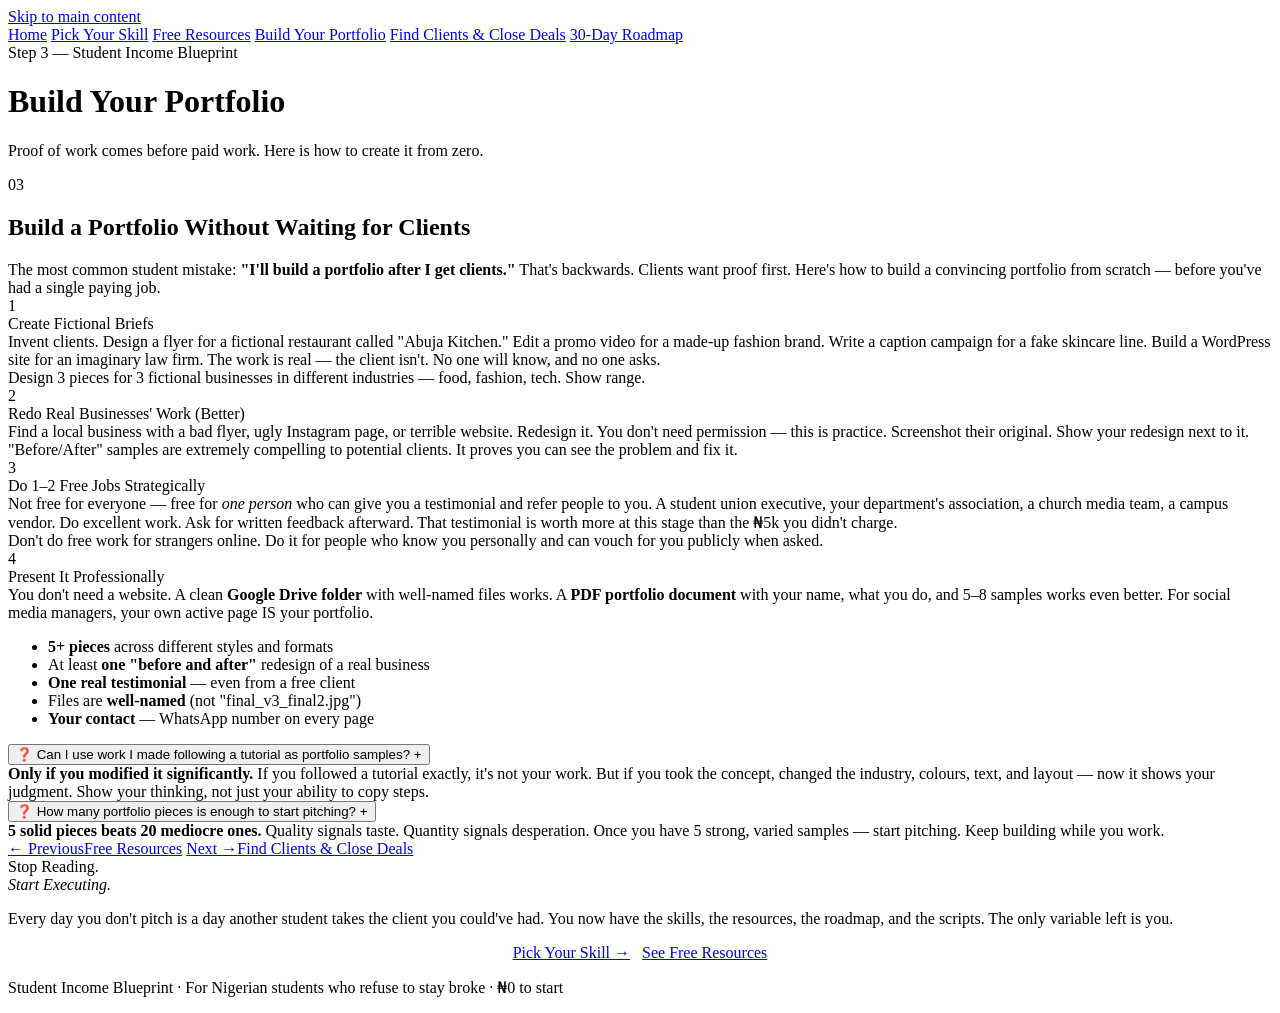
==== build-your-portfolio.html @ ec5b2fa7 "Add files via upload" ====
<!DOCTYPE html>
<html lang="en">
<head>
  <meta charset="UTF-8" />
  <meta name="viewport" content="width=device-width, initial-scale=1.0" />
  <meta name="description" content="How to build a portfolio without waiting for clients: practical projects, presentation tips and common mistakes." />
  <title>Build Your Portfolio — Student Income Blueprint</title>

  <link rel="preconnect" href="https://fonts.googleapis.com" />
  <link rel="preconnect" href="https://fonts.gstatic.com" crossorigin />
  <link href="https://fonts.googleapis.com/css2?family=Fraunces:ital,opsz,wght@0,9..144,400;0,9..144,600;0,9..144,700;0,9..144,900;1,9..144,400;1,9..144,700&family=DM+Sans:wght@300;400;500;600&family=Space+Mono:wght@400;700&display=swap" rel="stylesheet" />

  <link rel="stylesheet" href="assets/css/styles.css" />
</head>
<body>

<a class="skip-link" href="#main">Skip to main content</a>
<div class="progress-bar" id="pb" role="progressbar" aria-label="Reading progress" aria-valuenow="0" aria-valuemin="0" aria-valuemax="100"></div>

<nav class="nav" id="stickyNav" aria-label="Main navigation">
  <a class="nav-pill" href="index.html">Home</a>
  <a class="nav-pill" href="pick-your-skill.html">Pick Your Skill</a>
  <a class="nav-pill" href="free-resources.html">Free Resources</a>
  <a class="nav-pill" href="build-your-portfolio.html" aria-current="page">Build Your Portfolio</a>
  <a class="nav-pill" href="find-clients.html">Find Clients &amp; Close Deals</a>
  <a class="nav-pill" href="roadmap.html">30-Day Roadmap</a>
</nav>

<header class="page-header">
  <div class="container">
    <div class="hero-tag"><span class="hero-tag-dot" aria-hidden="true"></span>Step 3 — Student Income Blueprint</div>
    <h1 class="page-title">Build Your <span class="g">Portfolio</span></h1>
    <p class="page-lead">Proof of work comes before paid work. Here is how to create it from zero.</p>
  </div>
</header>

<main id="main">

<!-- ── 03: BUILD PORTFOLIO ────────────────────────────────────── -->
<section class="section reveal" id="s3" aria-labelledby="h-s3">
  <div class="container">
    <div class="section-header">
      <div class="section-num">03</div>
      <h2 class="section-title" id="h-s3">Build a <span class="g">Portfolio</span> Without Waiting for Clients</h2>
    </div>

    <div class="intro-block">
      The most common student mistake: <strong>"I'll build a portfolio after I get clients."</strong> That's backwards. Clients want proof first. Here's how to build a convincing portfolio from scratch — before you've had a single paying job.
    </div>

    <div class="steps" aria-label="Steps to build your portfolio">
      <div class="step">
        <div class="step-left" aria-hidden="true">
          <div class="step-dot">1</div>
          <div class="step-line"></div>
        </div>
        <div class="step-content">
          <div class="step-title">Create Fictional Briefs</div>
          <div class="step-body">Invent clients. Design a flyer for a fictional restaurant called "Abuja Kitchen." Edit a promo video for a made-up fashion brand. Write a caption campaign for a fake skincare line. Build a WordPress site for an imaginary law firm. The work is real — the client isn't. No one will know, and no one asks.</div>
          <div class="callout action">Design 3 pieces for 3 fictional businesses in different industries — food, fashion, tech. Show range.</div>
        </div>
      </div>

      <div class="step">
        <div class="step-left" aria-hidden="true">
          <div class="step-dot">2</div>
          <div class="step-line"></div>
        </div>
        <div class="step-content">
          <div class="step-title">Redo Real Businesses' Work (Better)</div>
          <div class="step-body">Find a local business with a bad flyer, ugly Instagram page, or terrible website. Redesign it. You don't need permission — this is practice. Screenshot their original. Show your redesign next to it. "Before/After" samples are extremely compelling to potential clients. It proves you can see the problem and fix it.</div>
        </div>
      </div>

      <div class="step">
        <div class="step-left" aria-hidden="true">
          <div class="step-dot">3</div>
          <div class="step-line"></div>
        </div>
        <div class="step-content">
          <div class="step-title">Do 1–2 Free Jobs Strategically</div>
          <div class="step-body">Not free for everyone — free for <em>one person</em> who can give you a testimonial and refer people to you. A student union executive, your department's association, a church media team, a campus vendor. Do excellent work. Ask for written feedback afterward. That testimonial is worth more at this stage than the ₦5k you didn't charge.</div>
          <div class="callout warn">Don't do free work for strangers online. Do it for people who know you personally and can vouch for you publicly when asked.</div>
        </div>
      </div>

      <div class="step">
        <div class="step-left" aria-hidden="true">
          <div class="step-dot">4</div>
          <div class="step-line"></div>
        </div>
        <div class="step-content">
          <div class="step-title">Present It Professionally</div>
          <div class="step-body">You don't need a website. A clean <strong>Google Drive folder</strong> with well-named files works. A <strong>PDF portfolio document</strong> with your name, what you do, and 5–8 samples works even better. For social media managers, your own active page IS your portfolio.</div>
          <ul class="checklist" aria-label="Portfolio checklist">
            <li><strong>5+ pieces</strong> across different styles and formats</li>
            <li>At least <strong>one "before and after"</strong> redesign of a real business</li>
            <li><strong>One real testimonial</strong> — even from a free client</li>
            <li>Files are <strong>well-named</strong> (not "final_v3_final2.jpg")</li>
            <li><strong>Your contact</strong> — WhatsApp number on every page</li>
          </ul>
        </div>
      </div>
    </div>

    <div class="qa-list" aria-label="Portfolio questions">
      <div class="qa-item">
        <button class="qa-trigger" aria-expanded="false" aria-controls="qa-s3-1" id="qa-btn-s3-1">
          ❓ Can I use work I made following a tutorial as portfolio samples?
          <span class="qa-icon" aria-hidden="true">+</span>
        </button>
        <div class="qa-body" id="qa-s3-1" role="region" aria-labelledby="qa-btn-s3-1">
          <div class="qa-body-inner">
            <strong>Only if you modified it significantly.</strong> If you followed a tutorial exactly, it's not your work. But if you took the concept, changed the industry, colours, text, and layout — now it shows your judgment. Show your thinking, not just your ability to copy steps.
          </div>
        </div>
      </div>
      <div class="qa-item">
        <button class="qa-trigger" aria-expanded="false" aria-controls="qa-s3-2" id="qa-btn-s3-2">
          ❓ How many portfolio pieces is enough to start pitching?
          <span class="qa-icon" aria-hidden="true">+</span>
        </button>
        <div class="qa-body" id="qa-s3-2" role="region" aria-labelledby="qa-btn-s3-2">
          <div class="qa-body-inner">
            <strong>5 solid pieces beats 20 mediocre ones.</strong> Quality signals taste. Quantity signals desperation. Once you have 5 strong, varied samples — start pitching. Keep building while you work.
          </div>
        </div>
      </div>
    </div>
  </div>
</section>

</main>

<div class="pager" aria-label="Page navigation">
  <a class="pager-prev" href="free-resources.html" rel="prev"><span class="pager-dir">← Previous</span><span class="pager-name">Free Resources</span></a>
  <a class="pager-next" href="find-clients.html" rel="next"><span class="pager-dir">Next →</span><span class="pager-name">Find Clients &amp; Close Deals</span></a>
</div>

<footer>
  <div class="footer-inner">
    <div class="footer-title">Stop Reading.<br><em>Start Executing.</em></div>
    <p class="footer-sub">Every day you don't pitch is a day another student takes the client you could've had. You now have the skills, the resources, the roadmap, and the scripts. The only variable left is you.</p>
    <div style="display:flex; gap:12px; justify-content:center; flex-wrap:wrap;">
      <a href="pick-your-skill.html" class="btn btn-primary" aria-label="Go to Pick Your Skill page">Pick Your Skill →</a>
      <a href="free-resources.html" class="btn btn-ghost" aria-label="Go to Free Resources page">See Free Resources</a>
    </div>
    <p class="footer-note">Student Income Blueprint · For Nigerian students who refuse to stay broke · ₦0 to start</p>
  </div>
</footer>

<script src="assets/js/main.js"></script>
</body>
</html>
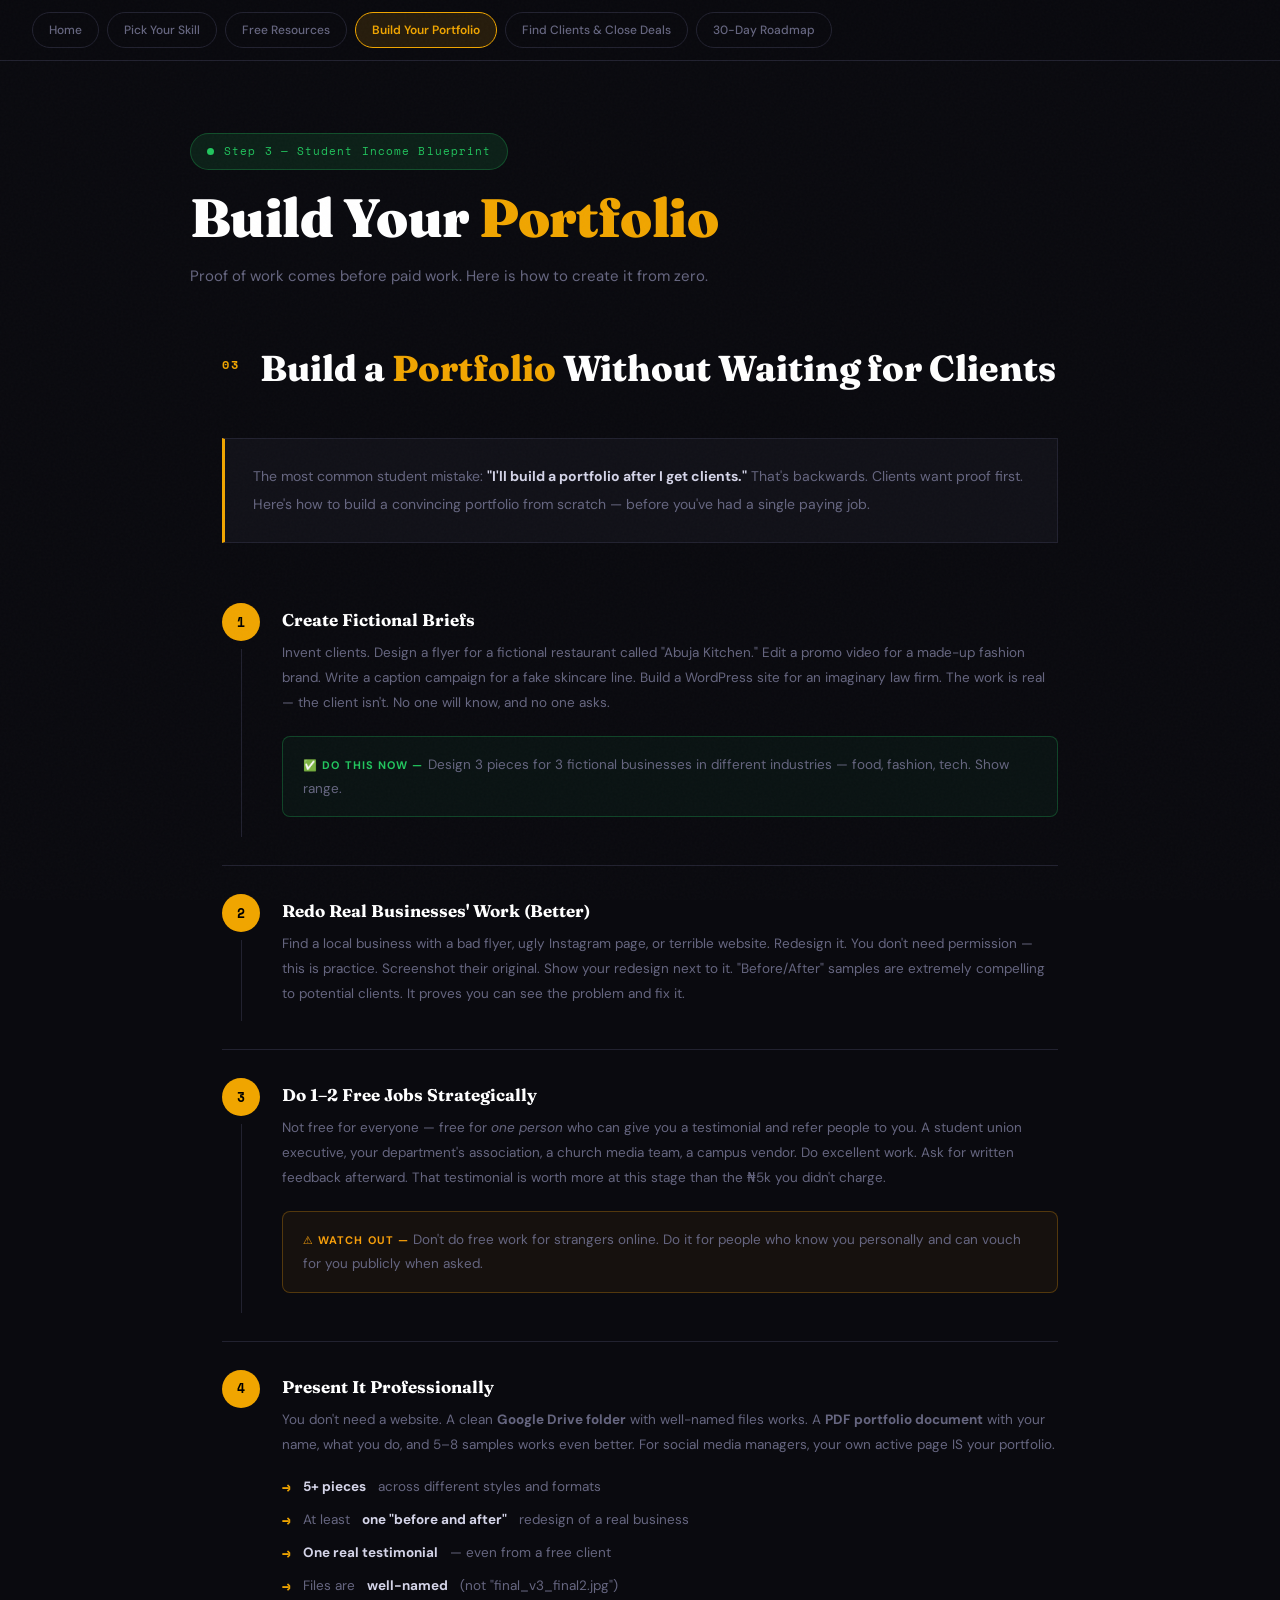
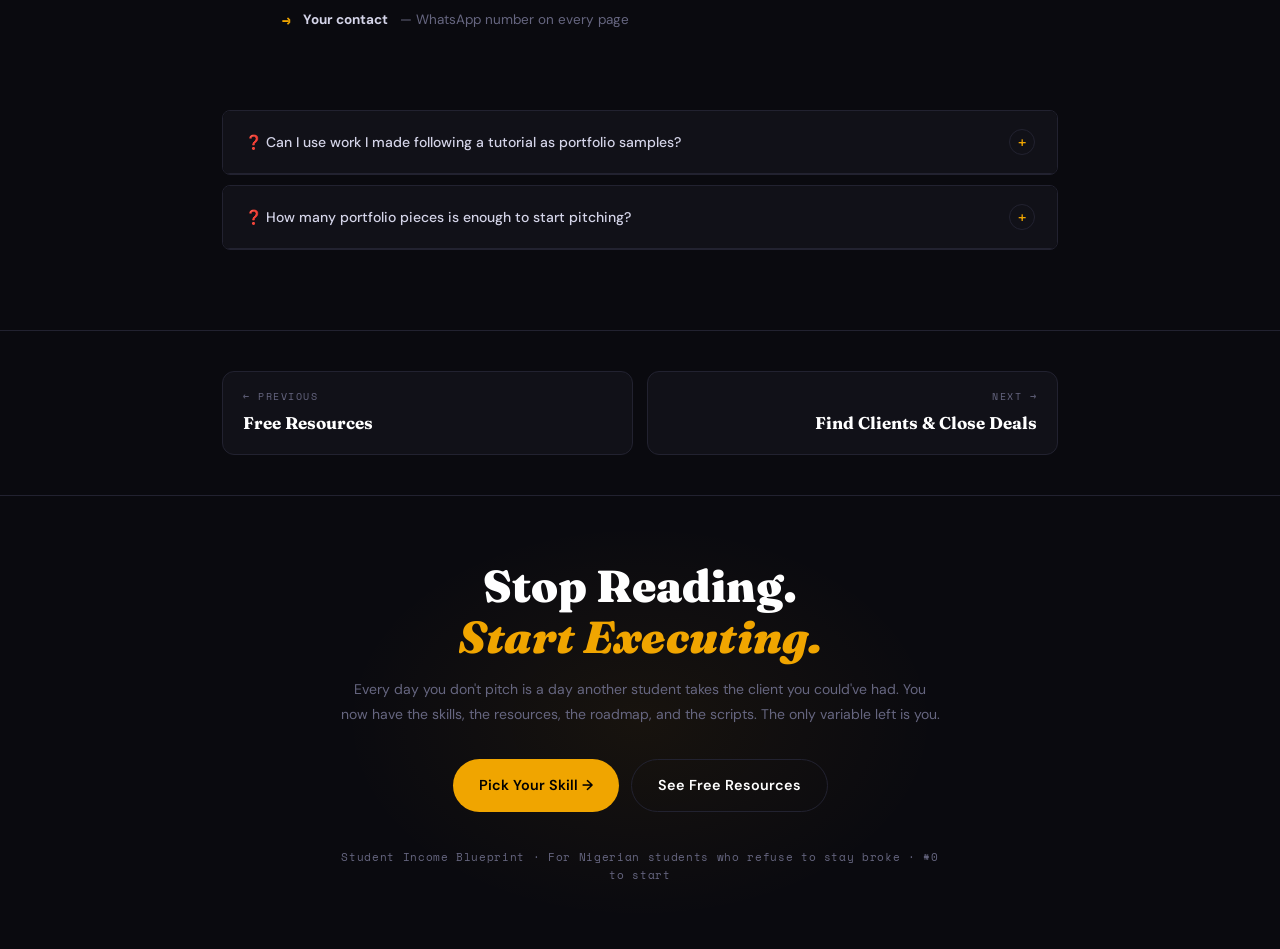
==== commit 9183c776: "Update stylesheet and script paths in HTML" ====
--- a/build-your-portfolio.html
+++ b/build-your-portfolio.html
@@ -10,7 +10,7 @@
   <link rel="preconnect" href="https://fonts.gstatic.com" crossorigin />
   <link href="https://fonts.googleapis.com/css2?family=Fraunces:ital,opsz,wght@0,9..144,400;0,9..144,600;0,9..144,700;0,9..144,900;1,9..144,400;1,9..144,700&family=DM+Sans:wght@300;400;500;600&family=Space+Mono:wght@400;700&display=swap" rel="stylesheet" />
 
-  <link rel="stylesheet" href="assets/css/styles.css" />
+  <link rel="stylesheet" href="styles.css" />
 </head>
 <body>
 
@@ -149,6 +149,6 @@
   </div>
 </footer>
 
-<script src="assets/js/main.js"></script>
+<script src="main.js"></script>
 </body>
 </html>
--- a/styles.css
+++ b/styles.css
@@ -0,0 +1,705 @@
+/* ─── RESET ────────────────────────────────────────────────── */
+*, *::before, *::after { box-sizing: border-box; margin: 0; padding: 0; }
+
+:root {
+  --bg:         #0a0a0f;
+  --surface:    #111118;
+  --surface2:   #18181f;
+  --border:     rgba(255,255,255,0.08);
+  --border2:    #222230;
+  --gold:       #f0a500;
+  --gold-dim:   rgba(240,165,0,0.12);
+  --gold-glow:  rgba(240,165,0,0.18);
+  --green:      #22c55e;
+  --green-dim:  rgba(34,197,94,0.12);
+  --red:        #ef4444;
+  --yellow:     #f59e0b;
+  --blue:       #3b82f6;
+  --white:      #ffffff;
+  --off-white:  #e8e8f0;
+  --muted:      #666680;
+  --text:       #d4d4e8;
+  --font-d:     'Fraunces', Georgia, serif;
+  --font-b:     'DM Sans', system-ui, sans-serif;
+  --font-m:     'Space Mono', monospace;
+  --ease:       cubic-bezier(0.22, 1, 0.36, 1);
+  --r:          12px;
+  --r-sm:       8px;
+}
+
+html { scroll-behavior: smooth; -webkit-text-size-adjust: 100%; }
+
+body {
+  font-family: var(--font-b);
+  background: var(--bg);
+  color: var(--text);
+  line-height: 1.7;
+  font-size: 15px;
+  overflow-x: hidden;
+  -webkit-font-smoothing: antialiased;
+}
+
+/* Noise texture overlay */
+body::before {
+  content: '';
+  position: fixed;
+  inset: 0;
+  background-image: url("data:image/svg+xml,%3Csvg viewBox='0 0 512 512' xmlns='http://www.w3.org/2000/svg'%3E%3Cfilter id='n'%3E%3CfeTurbulence type='fractalNoise' baseFrequency='0.75' numOctaves='4' stitchTiles='stitch'/%3E%3C/filter%3E%3Crect width='100%25' height='100%25' filter='url(%23n)' opacity='1'/%3E%3C/svg%3E");
+  opacity: 0.022;
+  pointer-events: none;
+  z-index: 9999;
+}
+
+::selection { background: var(--gold); color: #000; }
+:focus-visible { outline: 2px solid var(--gold); outline-offset: 3px; border-radius: 4px; }
+
+h1, h2, h3, h4 { font-family: var(--font-d); }
+a { color: var(--gold); text-decoration: none; }
+a:hover { text-decoration: underline; }
+
+/* ─── SKIP LINK ─────────────────────────────────────────────── */
+.skip-link {
+  position: absolute; top: -100%; left: 1rem;
+  padding: .5rem 1rem; background: var(--gold); color: #000;
+  font-weight: 600; border-radius: 0 0 var(--r-sm) var(--r-sm);
+  z-index: 9998; transition: top .2s; text-decoration: none;
+}
+.skip-link:focus { top: 0; }
+
+/* ─── PROGRESS BAR ──────────────────────────────────────────── */
+.progress-bar {
+  position: fixed; top: 0; left: 0; height: 3px; width: 0%;
+  background: linear-gradient(90deg, var(--gold), #ffe5a0);
+  z-index: 1001; transition: width .1s linear; will-change: width;
+}
+
+/* ─── STICKY NAV ────────────────────────────────────────────── */
+.nav {
+  position: sticky; top: 0; z-index: 100;
+  background: rgba(10,10,15,0.96);
+  backdrop-filter: blur(16px);
+  -webkit-backdrop-filter: blur(16px);
+  border-bottom: 1px solid var(--border2);
+  padding: 12px 32px;
+  display: flex; gap: 8px; overflow-x: auto;
+  scrollbar-width: none;
+}
+.nav::-webkit-scrollbar { display: none; }
+
+.nav-pill {
+  flex-shrink: 0;
+  padding: 7px 16px;
+  border: 1px solid var(--border2);
+  border-radius: 999px;
+  font-family: var(--font-b);
+  font-size: 12px; font-weight: 500;
+  color: var(--muted); cursor: pointer;
+  transition: all .2s; background: none;
+  min-height: 34px; touch-action: manipulation;
+  display: inline-flex; align-items: center; white-space: nowrap; text-decoration: none;
+}
+.nav-pill:hover, .nav-pill.active, .nav-pill[aria-current="page"] {
+  border-color: var(--gold);
+  color: var(--gold);
+  background: var(--gold-dim);
+}
+
+/* ─── LAYOUT ────────────────────────────────────────────────── */
+.container { max-width: 900px; margin-inline: auto; padding-inline: 32px; }
+
+.section {
+  padding: 80px 0;
+  border-bottom: 1px solid var(--border2);
+}
+
+.section-header {
+  display: flex; align-items: flex-start;
+  gap: 20px; margin-bottom: 48px;
+}
+
+.section-num {
+  font-family: var(--font-m); font-size: 12px; font-weight: 700;
+  color: var(--gold); letter-spacing: .15em; margin-top: 8px;
+  flex-shrink: 0; text-transform: uppercase;
+}
+
+.section-title {
+  font-size: clamp(22px, 4vw, 36px);
+  font-weight: 800; line-height: 1.2;
+  color: var(--white);
+}
+.section-title .g { color: var(--gold); }
+.section-title .i { font-style: italic; }
+
+.section-sub {
+  font-size: 14px; color: var(--muted);
+  max-width: 600px; line-height: 1.85; margin-bottom: 40px;
+}
+
+/* ─── HERO ──────────────────────────────────────────────────── */
+#hero {
+  min-height: 100svh; display: flex; flex-direction: column;
+  justify-content: center;
+  padding: 100px 32px 72px;
+  position: relative; overflow: hidden;
+  border-bottom: 1px solid var(--border2);
+}
+
+#hero::before {
+  content: '₦';
+  position: absolute; right: -40px; bottom: -80px;
+  font-family: var(--font-d); font-size: 520px; font-weight: 900;
+  color: var(--gold); opacity: 0.03; pointer-events: none; line-height: 1;
+}
+
+#hero::after {
+  content: '';
+  position: absolute; top: -20%; right: -15%;
+  width: 55vw; height: 55vw;
+  background: radial-gradient(circle, rgba(240,165,0,0.06) 0%, transparent 65%);
+  border-radius: 50%; pointer-events: none;
+}
+
+.hero-tag {
+  display: inline-flex; align-items: center; gap: 10px;
+  background: var(--green-dim); border: 1px solid rgba(34,197,94,0.28);
+  color: var(--green); font-family: var(--font-m); font-size: 11px;
+  letter-spacing: .1em; padding: 8px 16px; border-radius: 50px;
+  margin-bottom: 32px; width: fit-content;
+}
+.hero-tag-dot {
+  width: 7px; height: 7px; border-radius: 50%;
+  background: var(--green); animation: pulse-dot 1.5s ease-in-out infinite;
+}
+
+.hero-h1 {
+  font-size: clamp(2.4rem, 6.5vw, 5rem);
+  font-weight: 900; line-height: 1.06;
+  letter-spacing: -.025em; color: var(--white);
+  max-width: 840px; margin-bottom: 10px;
+}
+
+.hero-price {
+  display: block;
+  font-family: var(--font-m); font-size: clamp(2.8rem, 8vw, 6.5rem);
+  font-weight: 700; color: var(--gold); line-height: 1;
+  letter-spacing: -.03em; margin-bottom: 10px;
+  text-shadow: 0 0 80px rgba(240,165,0,0.25);
+}
+
+.hero-tagline {
+  font-family: var(--font-d); font-size: clamp(1.2rem, 2.5vw, 1.7rem);
+  font-weight: 400; font-style: italic;
+  color: var(--muted); margin-bottom: 24px;
+}
+
+.hero-sub {
+  font-size: 15px; color: var(--muted);
+  max-width: 580px; margin-bottom: 48px; font-weight: 300; line-height: 1.85;
+}
+.hero-sub strong { color: var(--text); font-weight: 500; }
+
+.hero-stats {
+  display: flex; gap: 32px; flex-wrap: wrap; margin-bottom: 56px;
+}
+
+.stat {
+  border-left: 2px solid var(--gold); padding-left: 16px;
+}
+.stat-num {
+  font-family: var(--font-m); font-size: 1.5rem; font-weight: 700;
+  color: var(--gold); line-height: 1;
+}
+.stat-label {
+  font-size: 11px; color: var(--muted); letter-spacing: .04em; margin-top: 4px;
+}
+
+.hero-btns { display: flex; flex-wrap: wrap; gap: 12px; }
+
+.btn {
+  display: inline-flex; align-items: center; gap: 8px;
+  font-family: var(--font-b); font-size: .9rem; font-weight: 600;
+  padding: 13px 26px; border-radius: 50px; cursor: pointer;
+  text-decoration: none; border: none;
+  transition: all .25s var(--ease); touch-action: manipulation; min-height: 46px;
+}
+.btn-primary { background: var(--gold); color: #000; }
+.btn-primary:hover {
+  background: #ffc027; transform: translateY(-2px);
+  box-shadow: 0 8px 28px rgba(240,165,0,0.32);
+  text-decoration: none;
+}
+.btn-ghost { background: transparent; color: var(--white); border: 1px solid var(--border2); }
+.btn-ghost:hover { border-color: rgba(255,255,255,.25); background: rgba(255,255,255,.05); text-decoration: none; }
+
+/* ─── INTRO BLOCK ───────────────────────────────────────────── */
+.intro-block {
+  background: var(--surface);
+  border: 1px solid var(--border2);
+  border-left: 3px solid var(--gold);
+  padding: 24px 28px; margin-bottom: 32px;
+  font-size: 14px; line-height: 1.95; color: var(--muted);
+}
+.intro-block strong { color: var(--text); }
+
+/* ─── CALLOUT BOXES ─────────────────────────────────────────── */
+.callout {
+  border: 1px solid; padding: 16px 20px;
+  margin: 20px 0; font-size: 13.5px; line-height: 1.75;
+  border-radius: var(--r-sm);
+}
+.callout.tip {
+  border-color: rgba(240,165,0,.28); background: rgba(240,165,0,.05); color: var(--muted);
+}
+.callout.tip::before {
+  content: '💡 TIP — '; color: var(--gold); font-weight: 700; font-size: 11px; letter-spacing: .1em;
+}
+.callout.warn {
+  border-color: rgba(245,158,11,.28); background: rgba(245,158,11,.05); color: var(--muted);
+}
+.callout.warn::before {
+  content: '⚠️ WATCH OUT — '; color: var(--yellow); font-weight: 700; font-size: 11px; letter-spacing: .1em;
+}
+.callout.action {
+  border-color: rgba(34,197,94,.28); background: rgba(34,197,94,.05); color: var(--muted);
+}
+.callout.action::before {
+  content: '✅ DO THIS NOW — '; color: var(--green); font-weight: 700; font-size: 11px; letter-spacing: .1em;
+}
+
+/* ─── SKILL GRID ────────────────────────────────────────────── */
+.skill-grid {
+  display: grid; grid-template-columns: repeat(auto-fit, minmax(260px, 1fr));
+  gap: 14px; margin-bottom: 32px;
+}
+
+.skill-card {
+  background: var(--surface); border: 1px solid var(--border2);
+  padding: 24px; cursor: default; transition: all .25s var(--ease);
+  position: relative; overflow: hidden; border-radius: var(--r);
+}
+.skill-card::before {
+  content: ''; position: absolute; inset: 0;
+  background: linear-gradient(135deg, var(--gold-dim) 0%, transparent 60%);
+  opacity: 0; transition: opacity .3s; border-radius: var(--r);
+}
+.skill-card:hover { border-color: rgba(240,165,0,.3); transform: translateY(-2px); }
+.skill-card:hover::before { opacity: 1; }
+
+.skill-icon { font-size: 26px; margin-bottom: 12px; display: block; }
+.skill-name {
+  font-family: var(--font-d); font-size: 17px; font-weight: 700;
+  color: var(--white); margin-bottom: 8px;
+}
+.skill-desc { font-size: 13px; color: var(--muted); line-height: 1.65; }
+.skill-earn {
+  margin-top: 14px; display: inline-block;
+  background: var(--gold-dim); color: var(--gold);
+  font-family: var(--font-m); font-size: 11px; font-weight: 700;
+  padding: 4px 12px; border-radius: 50px;
+  border: 1px solid rgba(240,165,0,.2);
+}
+
+/* ─── RESOURCE TABLES ───────────────────────────────────────── */
+.resource-block {
+  margin: 36px 0;
+}
+
+.resource-skill-title {
+  display: flex; align-items: center; gap: 12px;
+  font-family: var(--font-d); font-size: 18px; font-weight: 700;
+  color: var(--white); margin-bottom: 16px; padding-bottom: 12px;
+  border-bottom: 1px solid var(--border2);
+}
+
+.resource-skill-title .emoji { font-size: 22px; }
+
+.resources {
+  width: 100%; border-collapse: collapse; margin-bottom: 8px; font-size: 13px;
+}
+.resources th {
+  text-align: left; font-family: var(--font-m);
+  font-size: 10px; font-weight: 700; letter-spacing: .15em;
+  text-transform: uppercase; color: var(--muted);
+  padding: 10px 14px; border-bottom: 1px solid var(--border2);
+}
+.resources td {
+  padding: 12px 14px; border-bottom: 1px solid rgba(255,255,255,.04);
+  color: var(--muted); vertical-align: top; line-height: 1.55;
+}
+.resources tr:hover td { background: rgba(255,255,255,.02); }
+.resources td:first-child { color: var(--text); font-weight: 500; }
+.resources td:last-child { font-size: 12.5px; }
+
+.tag {
+  display: inline-block; padding: 3px 9px; font-size: 10px;
+  font-family: var(--font-m); font-weight: 700; letter-spacing: .06em;
+  border-radius: 50px; white-space: nowrap;
+}
+.tag.free    { background: rgba(34,197,94,.12);  color: var(--green); border: 1px solid rgba(34,197,94,.2); }
+.tag.youtube { background: rgba(255,80,80,.12);   color: #ff8080;      border: 1px solid rgba(255,80,80,.2); }
+.tag.paid    { background: rgba(245,158,11,.12);  color: var(--yellow); border: 1px solid rgba(245,158,11,.2); }
+.tag.cert    { background: rgba(59,130,246,.12);  color: #7ab3ff;      border: 1px solid rgba(59,130,246,.2); }
+.tag.tool    { background: rgba(168,85,247,.12);  color: #c084fc;      border: 1px solid rgba(168,85,247,.2); }
+
+.resource-tip {
+  font-family: var(--font-m); font-size: 11px; letter-spacing: .08em;
+  color: var(--muted); padding: 10px 14px;
+  background: rgba(255,255,255,.02); border-radius: 0 0 var(--r-sm) var(--r-sm);
+  border: 1px solid var(--border2); border-top: none; margin-top: -1px;
+}
+
+/* ─── STEPS ─────────────────────────────────────────────────── */
+.steps { display: flex; flex-direction: column; }
+
+.step {
+  display: flex; gap: 22px;
+  padding: 28px 0; border-bottom: 1px solid var(--border2);
+}
+.step:last-child { border-bottom: none; }
+
+.step-left {
+  display: flex; flex-direction: column;
+  align-items: center; flex-shrink: 0; width: 38px;
+}
+
+.step-dot {
+  width: 38px; height: 38px; border-radius: 50%;
+  background: var(--gold); color: #000;
+  font-family: var(--font-m); font-weight: 700; font-size: 13px;
+  display: flex; align-items: center; justify-content: center; flex-shrink: 0;
+}
+
+.step-line {
+  width: 1px; flex: 1; background: var(--border2); margin-top: 8px; min-height: 32px;
+}
+.step:last-child .step-line { display: none; }
+
+.step-content { flex: 1; padding-top: 6px; }
+
+.step-title {
+  font-family: var(--font-d); font-size: 17px; font-weight: 700;
+  color: var(--white); margin-bottom: 10px; line-height: 1.3;
+}
+.step-body { color: var(--muted); font-size: 13.5px; line-height: 1.85; margin-bottom: 14px; }
+
+/* ─── SCRIPT BOX ────────────────────────────────────────────── */
+.script-box {
+  background: var(--surface2); border: 1px solid var(--border2);
+  border-left: 3px solid var(--green);
+  padding: 22px 26px; margin: 18px 0;
+  font-size: 13.5px; line-height: 1.9; color: var(--muted);
+  font-style: italic; position: relative; border-radius: 0 var(--r-sm) var(--r-sm) 0;
+}
+.script-box::before {
+  content: 'SCRIPT TEMPLATE';
+  position: absolute; top: -11px; left: 16px;
+  background: var(--green); color: #000;
+  font-size: 9px; font-weight: 800; font-style: normal;
+  font-family: var(--font-m); padding: 3px 10px; border-radius: 50px;
+  letter-spacing: .12em;
+}
+.script-box em { color: var(--gold); font-style: normal; font-weight: 600; }
+
+/* ─── PRICE GRIDS ───────────────────────────────────────────── */
+.price-section-title {
+  font-family: var(--font-m); font-size: 11px; font-weight: 700;
+  letter-spacing: .12em; text-transform: uppercase;
+  color: var(--muted); margin: 32px 0 14px;
+  display: flex; align-items: center; gap: 10px;
+}
+.price-section-title::after {
+  content: ''; flex: 1; height: 1px; background: var(--border2);
+}
+
+.price-grid {
+  display: grid; grid-template-columns: repeat(3, 1fr);
+  gap: 10px; margin-bottom: 8px;
+}
+
+.price-card {
+  background: var(--surface); border: 1px solid var(--border2);
+  padding: 18px 16px; text-align: center; border-radius: var(--r-sm);
+  transition: border-color .2s;
+}
+.price-card:hover { border-color: rgba(240,165,0,.3); }
+
+.price-label {
+  font-family: var(--font-m); font-size: 10px; font-weight: 700;
+  letter-spacing: .1em; text-transform: uppercase;
+  color: var(--muted); margin-bottom: 8px;
+}
+.price-amount {
+  font-family: var(--font-m); font-size: 1.5rem;
+  font-weight: 700; color: var(--gold); line-height: 1; margin-bottom: 6px;
+}
+.price-note { font-size: 11px; color: var(--muted); line-height: 1.5; }
+
+/* ─── TIMELINE ──────────────────────────────────────────────── */
+.timeline {
+  position: relative; padding-left: 30px;
+  border-left: 2px solid var(--border2); margin: 28px 0;
+}
+
+.tl-item { position: relative; margin-bottom: 32px; }
+.tl-item:last-child { margin-bottom: 0; }
+
+.tl-item::before {
+  content: ''; position: absolute;
+  left: -37px; top: 6px; width: 10px; height: 10px;
+  border-radius: 50%; background: var(--gold); border: 2px solid var(--bg);
+}
+
+.tl-week {
+  font-family: var(--font-m); font-size: 11px; font-weight: 700;
+  color: var(--gold); letter-spacing: .1em; text-transform: uppercase; margin-bottom: 6px;
+}
+.tl-title {
+  font-family: var(--font-d); font-size: 16px; font-weight: 700;
+  color: var(--white); margin-bottom: 6px;
+}
+.tl-body { font-size: 13.5px; color: var(--muted); line-height: 1.8; }
+
+/* ─── MILESTONE ─────────────────────────────────────────────── */
+.milestone {
+  background: linear-gradient(135deg, rgba(240,165,0,.07) 0%, rgba(240,165,0,.02) 100%);
+  border: 1px solid rgba(240,165,0,.22);
+  padding: 36px; margin: 36px 0; text-align: center; border-radius: var(--r);
+  position: relative; overflow: hidden;
+}
+.milestone::before {
+  content: ''; position: absolute; top: 0; left: 0; right: 0;
+  height: 2px; background: linear-gradient(90deg, var(--gold), #fff8e1);
+}
+.milestone-label {
+  font-family: var(--font-m); font-size: 11px; font-weight: 700;
+  letter-spacing: .15em; text-transform: uppercase;
+  color: var(--gold); margin-bottom: 14px;
+}
+.milestone-num {
+  font-family: var(--font-m); font-size: clamp(2.5rem, 6vw, 4rem);
+  font-weight: 700; color: var(--gold); line-height: 1; margin-bottom: 10px;
+  text-shadow: 0 0 60px rgba(240,165,0,.3);
+}
+.milestone-desc { font-size: 14px; color: var(--muted); line-height: 1.7; }
+
+/* ─── CHECKLIST ─────────────────────────────────────────────── */
+.checklist {
+  list-style: none; display: flex; flex-direction: column;
+  gap: 10px; margin: 18px 0;
+}
+.checklist li {
+  display: flex; align-items: flex-start; gap: 12px;
+  font-size: 13.5px; color: var(--muted); line-height: 1.65;
+}
+.checklist li::before {
+  content: '→'; color: var(--gold); font-weight: 700;
+  flex-shrink: 0; margin-top: 1px; font-family: var(--font-m);
+}
+.checklist li strong { color: var(--text); }
+
+/* ─── Q&A ───────────────────────────────────────────────────── */
+.qa-list { display: flex; flex-direction: column; gap: 10px; margin-top: 32px; }
+
+.qa-item {
+  border: 1px solid var(--border2); overflow: hidden;
+  border-radius: var(--r-sm); transition: border-color .2s;
+}
+.qa-item.open { border-color: rgba(240,165,0,.25); }
+
+.qa-trigger {
+  width: 100%; background: var(--surface); border: none;
+  padding: 18px 22px; display: flex; justify-content: space-between;
+  align-items: center; gap: 16px; cursor: pointer; text-align: left;
+  font-family: var(--font-b); font-size: 14px; font-weight: 500;
+  color: var(--text); transition: background .2s;
+  min-height: 58px; touch-action: manipulation;
+}
+.qa-trigger:hover { background: var(--surface2); }
+.qa-trigger[aria-expanded="true"] { background: var(--surface2); }
+
+.qa-icon {
+  flex-shrink: 0; width: 26px; height: 26px; border-radius: 50%;
+  border: 1px solid var(--border2); display: flex; align-items: center;
+  justify-content: center; font-size: 15px; transition: all .3s var(--ease);
+  color: var(--gold);
+}
+.qa-trigger[aria-expanded="true"] .qa-icon {
+  background: var(--gold); border-color: var(--gold);
+  color: #000; transform: rotate(45deg);
+}
+
+.qa-body {
+  background: var(--surface); border-top: 1px solid var(--border2);
+  max-height: 0; overflow: hidden; transition: max-height .4s var(--ease);
+}
+
+.qa-body-inner {
+  padding: 16px 22px 20px;
+  font-size: 13.5px; color: var(--muted); line-height: 1.85;
+}
+.qa-body-inner strong { color: var(--text); }
+.qa-body-inner em { color: var(--gold); font-style: normal; font-weight: 500; }
+
+/* ─── TRUTH CARDS ───────────────────────────────────────────── */
+.truths-grid {
+  display: grid; grid-template-columns: repeat(auto-fit, minmax(260px, 1fr));
+  gap: 16px; margin-top: 8px;
+}
+
+.truth-card {
+  padding: 24px; background: var(--surface2);
+  border: 1px solid var(--border2); border-radius: var(--r);
+  position: relative; padding-top: 32px;
+}
+.truth-card::before {
+  content: attr(data-n);
+  position: absolute; top: -12px; left: 20px;
+  font-family: var(--font-m); font-size: 10px; font-weight: 700;
+  color: var(--gold); background: var(--surface);
+  padding: 3px 10px; border-radius: 50px;
+  border: 1px solid rgba(240,165,0,.2);
+}
+.truth-card h3 {
+  font-family: var(--font-d); font-size: 1rem; font-weight: 700;
+  color: var(--white); margin-bottom: 8px;
+}
+.truth-card p { font-size: 13px; color: var(--muted); line-height: 1.75; }
+
+/* ─── DIVIDER ───────────────────────────────────────────────── */
+.divider { width: 48px; height: 2px; background: var(--gold); margin: 20px 0; }
+
+.inline-highlight {
+  background: var(--gold-dim); color: var(--gold);
+  padding: 1px 7px; font-weight: 600; border-radius: 4px;
+}
+
+/* ─── FOOTER ────────────────────────────────────────────────── */
+footer {
+  padding: 64px 32px; text-align: center;
+  border-top: 1px solid var(--border2); position: relative; overflow: hidden;
+}
+footer::before {
+  content: '';
+  position: absolute; top: 50%; left: 50%;
+  transform: translate(-50%, -50%);
+  width: 600px; height: 400px;
+  background: radial-gradient(ellipse, rgba(240,165,0,.06) 0%, transparent 70%);
+  pointer-events: none;
+}
+.footer-inner { position: relative; z-index: 1; max-width: 600px; margin: 0 auto; }
+.footer-title {
+  font-family: var(--font-d); font-size: clamp(1.8rem, 4vw, 2.8rem);
+  font-weight: 900; color: var(--white); margin-bottom: 14px; line-height: 1.15;
+}
+.footer-title em { font-style: italic; color: var(--gold); }
+.footer-sub { font-size: 14px; color: var(--muted); margin-bottom: 32px; line-height: 1.8; }
+.footer-note { margin-top: 36px; font-family: var(--font-m); font-size: 11px; color: var(--muted); letter-spacing: .06em; }
+
+/* ─── ANIMATIONS ────────────────────────────────────────────── */
+@keyframes pulse-dot {
+  0%, 100% { opacity: 1; transform: scale(1); }
+  50% { opacity: .5; transform: scale(.7); }
+}
+
+@keyframes fadeUp {
+  from { opacity: 0; transform: translateY(20px); }
+  to { opacity: 1; transform: translateY(0); }
+}
+
+.hero-tag { animation: fadeUp .5s ease both; }
+.hero-h1  { animation: fadeUp .55s ease both .08s; }
+.hero-tagline { animation: fadeUp .55s ease both .14s; }
+.hero-sub  { animation: fadeUp .55s ease both .2s; }
+.hero-stats { animation: fadeUp .55s ease both .28s; }
+
+.reveal { opacity: 0; transform: translateY(22px); transition: opacity .55s ease, transform .55s ease; }
+.reveal.visible { opacity: 1; transform: translateY(0); }
+
+/* ─── MULTI-PAGE ADDITIONS ─────────────────────────────────── */
+.nav-pill:hover { text-decoration: none; }
+.nav-pill[aria-current="page"] { font-weight: 600; }
+
+/* Compact header used on inner pages (home keeps the full hero) */
+.page-header {
+  padding: 72px 32px 8px; position: relative; overflow: hidden;
+}
+.page-header .container { padding-inline: 0; }
+.page-header .hero-tag { margin-bottom: 18px; }
+.page-title {
+  font-size: clamp(30px, 6vw, 54px); font-weight: 900; line-height: 1.1;
+  color: var(--white); letter-spacing: -.01em; animation: fadeUp .55s ease both .08s;
+}
+.page-title .g { color: var(--gold); }
+.page-lead {
+  margin-top: 16px; max-width: 600px; font-size: 15px; color: var(--muted);
+  line-height: 1.85; animation: fadeUp .55s ease both .16s;
+}
+.page-header + main > .section:first-child { padding-top: 48px; }
+
+/* Journey cards on the home page */
+.journey-grid {
+  display: grid; grid-template-columns: repeat(auto-fit, minmax(250px, 1fr)); gap: 14px;
+}
+.journey-card {
+  display: block; padding: 22px 22px 20px; background: var(--surface);
+  border: 1px solid var(--border2); border-radius: var(--r); color: var(--text);
+  transition: border-color .2s, transform .2s var(--ease), background .2s;
+}
+.journey-card:hover { border-color: var(--gold); background: var(--surface2); transform: translateY(-2px); text-decoration: none; }
+.journey-step { font-family: var(--font-m); font-size: 11px; font-weight: 700; color: var(--gold); letter-spacing: .15em; }
+.journey-name { font-family: var(--font-d); font-size: 19px; font-weight: 700; color: var(--white); margin: 6px 0 6px; line-height: 1.25; }
+.journey-desc { font-size: 13px; color: var(--muted); line-height: 1.7; }
+
+/* Previous / next page links */
+.pager {
+  max-width: 900px; margin: 0 auto; padding: 40px 32px;
+  display: flex; gap: 14px; justify-content: space-between; flex-wrap: wrap;
+}
+.pager a {
+  flex: 1 1 260px; display: block; padding: 16px 20px; background: var(--surface);
+  border: 1px solid var(--border2); border-radius: var(--r); transition: border-color .2s, background .2s;
+}
+.pager a:hover { border-color: var(--gold); background: var(--surface2); text-decoration: none; }
+.pager .pager-dir { display: block; font-family: var(--font-m); font-size: 10px; letter-spacing: .15em; text-transform: uppercase; color: var(--muted); }
+.pager .pager-name { display: block; font-family: var(--font-d); font-size: 17px; font-weight: 700; color: var(--white); margin-top: 4px; }
+.pager .pager-next { text-align: right; margin-left: auto; }
+
+/* Wide tables scroll instead of breaking the layout */
+.table-scroll { overflow-x: auto; -webkit-overflow-scrolling: touch; }
+
+/* ─── RESPONSIVE ────────────────────────────────────────────── */
+@media (max-width: 700px) {
+  #hero { padding: 80px 24px 56px; }
+  .container { padding-inline: 24px; }
+  .nav { padding: 10px 20px; }
+  .price-grid { grid-template-columns: 1fr; gap: 8px; }
+  .skill-grid { grid-template-columns: 1fr; }
+  .truths-grid { grid-template-columns: 1fr; }
+  .hero-stats { gap: 24px; }
+  .resources { font-size: 12px; }
+  .resources th { font-size: 9px; }
+  .resources th:nth-child(2) { display: none; }
+  .resources td:nth-child(2) { display: none; }
+  .section { padding: 56px 0; }
+  .page-header { padding: 56px 24px 4px; }
+  .pager { padding: 32px 24px; }
+  .pager .pager-next { text-align: left; }
+}
+
+@media (max-width: 480px) {
+  .hero-btns { flex-direction: column; }
+  .btn { width: 100%; justify-content: center; }
+}
+
+@media print {
+  .nav, .progress-bar, .skip-link, .pager { display: none; }
+  body { background: white; color: black; }
+}
+
+@media (prefers-reduced-motion: reduce) {
+  html { scroll-behavior: auto; }
+  .reveal { opacity: 1; transform: none; transition: none; }
+  .hero-tag, .hero-h1, .hero-tagline, .hero-sub, .hero-stats, .page-title, .page-lead { animation: none; }
+}
+
